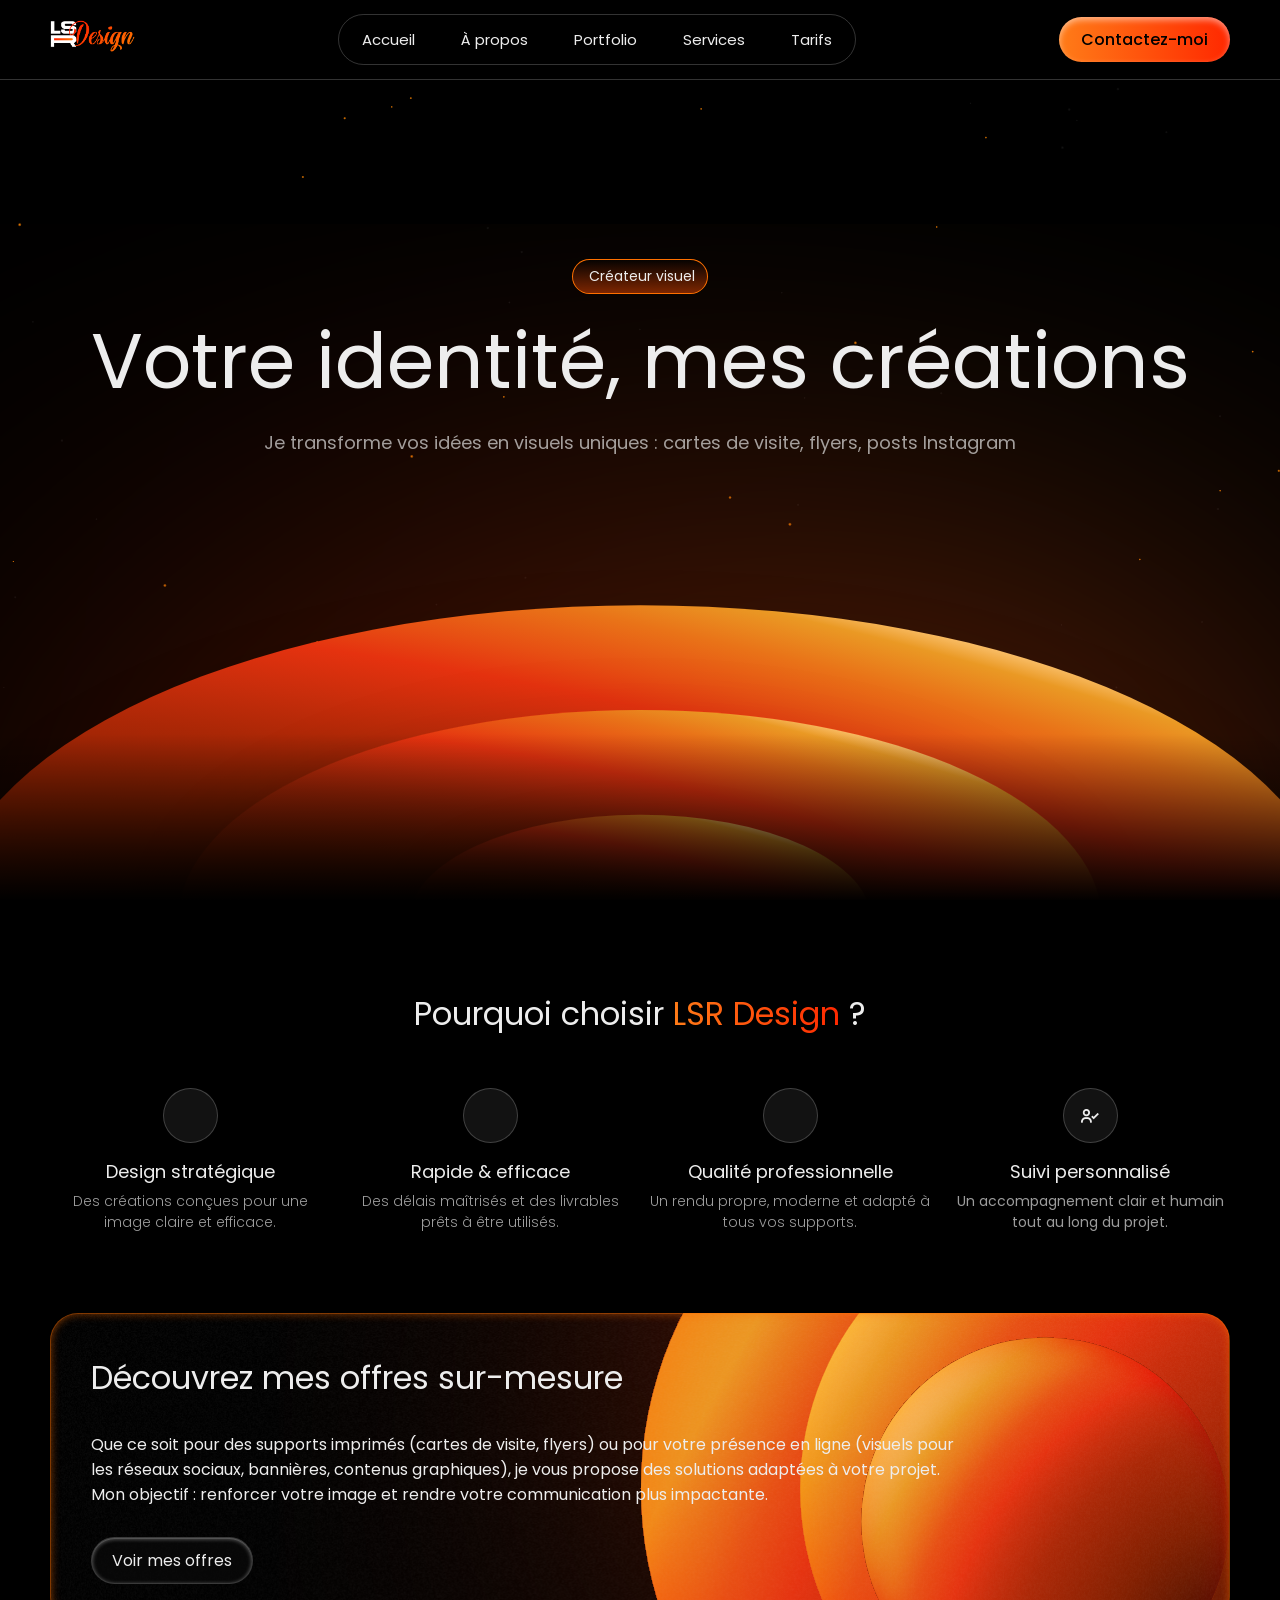
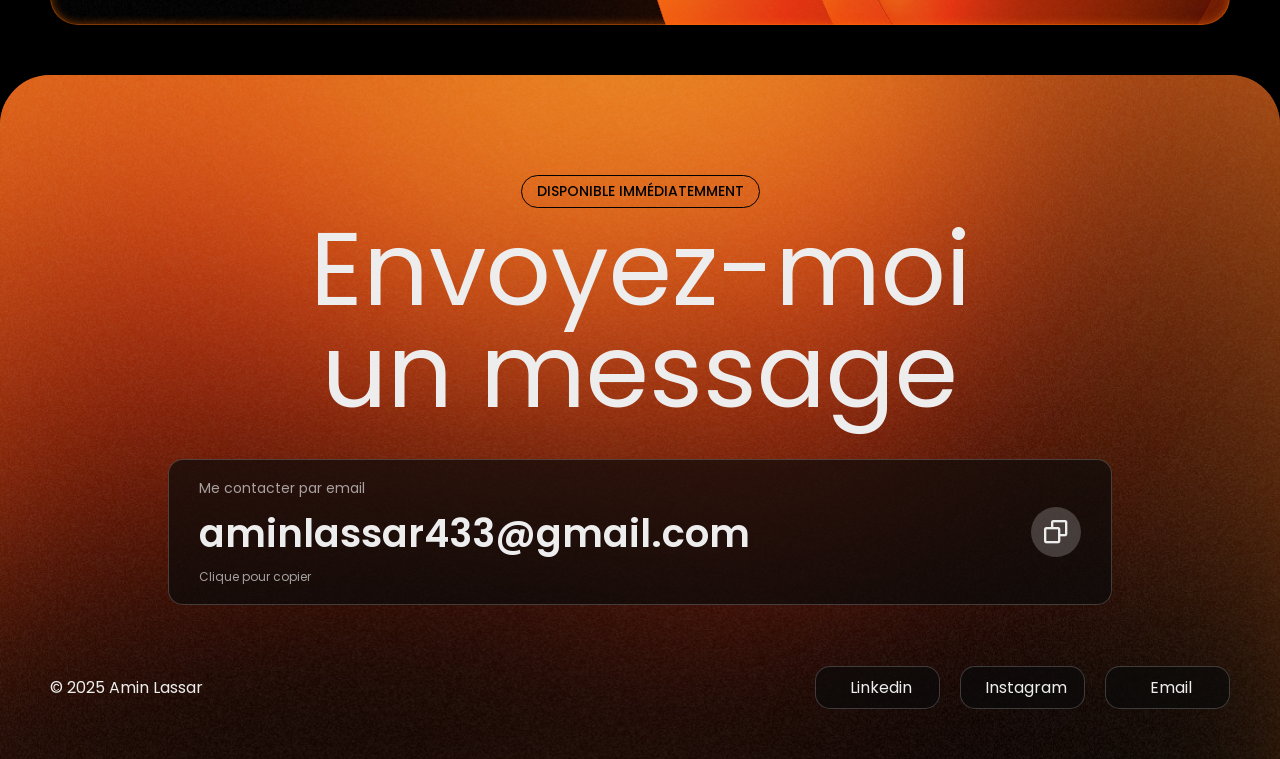
==== index.html @ b44898f9 "remove/ folder pages" ====
<!DOCTYPE html>
<html lang="fr">

<head>
    <meta charset="UTF-8">
    <meta name="viewport" content="width=device-width, initial-scale=1.0">
    <meta name="description" content="">
    <title>LSR Design | Accueil</title>
    <!-- favicon -->
    <link rel="icon" type="image/png" href="/images/favicon.png">
    <!-- style -->
    <link rel="stylesheet" href="../assets/css/utilities.css">
    <link rel="stylesheet" href="../assets/css/style.css">
    <!-- boxicons (icônes) -->
    <link href="https://cdn.boxicons.com/fonts/basic/boxicons.min.css" rel="stylesheet">
    <link href='https://unpkg.com/boxicons@2.1.4/css/boxicons.min.css' rel='stylesheet'>
</head>
</head>

<body>
    <!-- Background particles -->
    <div class="finisher-header"></div>
    <header>
        <nav>
            <div class="navbar-container flex">
                <div class="navbar-logo">
                    <a href="./index.html">
                        <img src="../assets/images/logo.png" alt="LRS design">
                    </a>
                </div>

                <!-- nav links -->
                <ul class="navbar-links flex">
                    <li><a href="./index.html">Accueil</a></li>
                    <li><a href="#">À propos</a></li>
                    <li><a href="#">Portfolio</a></li>
                    <li><a href="#">Services</a></li>
                    <li><a href="#">Tarifs </a></li>
                </ul>

                <!-- Contact -->
                <div class="btn-contact btn-contact-none">
                    <a href="#">Contactez-moi</a>
                </div>
                <!-- Burger button (mobile) -->
                <button class="navbar-burger" id="burgerBtn" aria-label="Ouvrir le menu">
                    <i class='bx bx-menu'></i>
                </button>
            </div>
        </nav>
        <div class="mobile-menu" id="mobileMenu">
            <div class="top-mobile-menu">
                <div class="navbar-logo">
                    <a href="./index.html">
                        <img src="../assets/images/logo.png" alt="LRS design">
                    </a>
                </div>
                <button class="mobile-menu-close rounded-full" id="closeMobileMenu" aria-label="Fermer le menu">
                    <i class='bx bx-x'></i>
                </button>
            </div>
            <div class="line-grey"></div>
            <ul class="mobile-menu-links">
                <li><a href="./index.html"><i class='bx  bx-home'></i> Accueil</a></li>
                <li><a href="#"><i class='bx  bx-user'></i> À propos</a></li>
                <li><a href="#"><i class='bx  bx-briefcase-alt'></i> Portfolio</a></li>
                <li><a href="#"><i class="bx bx-bulb"></i> Services</a></li>
                <li><a href="#"><i class='bx  bx-dollar'></i> Tarifs </a></li>
            </ul>

            <div class="mobile-actions">
                <div class="btn-contact">
                    <a href="#">Contactez-moi</a>
                    <i class='bx  bx-arrow-up-right-stroke'></i>
                </div>
            </div>
        </div>
    </header>
    <main>
        <div class="hero-container content">
            <div class="title-container">
                <div class="mini-title rounded">
                    <i class="bx bx-sparkles-alt"></i>
                    Créateur visuel
                </div>

                <h1>Votre identité, mes créations</h1>

                <p>
                    Je transforme vos idées en visuels uniques : cartes de visite,
                    flyers, posts Instagram
                </p>
            </div>
        </div>

        <div class="all-content">
            <div class="why-container">
                <h2>Pourquoi choisir <span class="gradient-text">LSR Design</span> ?</h2>
                <div class="why-cards-container">
                    <div class="why-card">
                        <div class="icon-why border-hover rounded">
                            <i class='bx bx-target'></i>
                        </div>
                        <div class="why-text">
                            <h3>Design stratégique</h3>
                            <p class="fw">
                                Des créations conçues pour une image claire et efficace.
                            </p>
                        </div>
                    </div>

                    <div class="why-card">
                        <div class="icon-why border-hover rounded">
                            <i class='bx bx-thunder'></i>
                        </div>
                        <div class="why-text">
                            <h3>Rapide & efficace</h3>
                            <p class="fw">
                                Des délais maîtrisés et des livrables prêts
                                à être utilisés.
                            </p>
                        </div>
                    </div>

                    <div class="why-card">
                        <div class="icon-why border-hover rounded">
                            <i class='bx bx-diamond-alt'></i>
                        </div>
                        <div class="why-text">
                            <h3>Qualité professionnelle</h3>
                            <p class="fw">
                                Un rendu propre, moderne et adapté
                                à tous vos supports.
                            </p>
                        </div>
                    </div>

                    <div class="why-card">
                        <div class="icon-why border-hover rounded">
                            <i class='bx bx-user-check'></i>
                        </div>
                        <div class="why-text">
                            <h3>Suivi personnalisé</h3>
                            <p>
                                Un accompagnement clair et humain
                                tout au long du projet.
                            </p>
                        </div>
                    </div>

                </div>
            </div>

            <!-- <div class="client-satisfait-container">
    
            </div> -->
            <div class="offre-container">
                <h3>Découvrez mes offres sur-mesure</h3>
                <p>Que ce soit pour des supports imprimés (cartes de visite, flyers) ou pour votre présence en ligne
                    (visuels pour les réseaux sociaux, bannières, contenus graphiques), je vous propose des solutions
                    adaptées à votre projet. Mon objectif : renforcer votre image et rendre votre communication plus
                    impactante.</p>
                <div class="btn">
                    <a href="./tarifs.html">Voir mes offres</a>
                </div>
            </div>
            <!-- <div class="faq-container">
    
            </div>
            <div class="temoignage-container"></div> -->
        </div>
    </main>

    <footer>
        <div class="footer-container" id="contact">
            <div class="available rounded">
                <p>Disponible immédiatemment</p>
            </div>
            <h1 class="title-font">Envoyez-moi<br>un message</h1>
            <!-- card email a copier -->

            <div class="contact-card-wrapper border-hover" id="contactCard">
                <div class="contact-card-info">
                    <p class="contact-card-title">Me contacter par email</p>
                    <p class="contact-card-email" id="contactEmail">aminlassar433@gmail.com</p>
                    <p class="contact-card-hint" id="contactHint">Clique pour copier</p>
                </div>

                <button class="contact-card-copy-btn rounded" id="contactCopyButton">
                    <i id="contactIconCopy" class='bx bx-copy'></i>
                    <i id="contactIconCheck" class='bx bx-check contact-card-icon-check'></i>
                </button>

            </div>

            <div class="copyright-container">
                <div class="copyright color-grey">
                    <p>© 2025 Amin Lassar</p>
                    <div class="social-media">
                        <a href="https://www.linkedin.com/in/amin-lassar-2700a9367/"><i
                                class='bxl  bx-linkedin'></i>Linkedin</a>
                        <a href="https://www.instagram.com/lsrdesign_pro/"><i class='bxl  bx-github'></i>Instagram</a>
                        <a href="mailto:aminlassar433@gmail.com"><i class='bxl  bx-gmail'></i>Email</a>
                    </div>
                </div>
            </div>
        </div>
    </footer>

    <!-- JS -->
    <script src="../assets/js/script.js"></script>
    <script src="../assets/js/finisher-header.es5.min.js"></script>
    <script src="../assets/js/particles.js"></script>
</body>

</html>
---- assets/css/utilities.css ----
@import url("https://fonts.googleapis.com/css2?family=Poppins:ital,wght@0,100;0,200;0,300;0,400;0,500;0,600;0,700;0,800;0,900;1,100;1,200;1,300;1,400;1,500;1,600;1,700;1,800;1,900&display=swap");

* {
  margin: 0;
  padding: 0;
  box-sizing: border-box;
  transition: all 0.2s ease;
}

/* DARK / LIGHT MODE VARIABLES */
:root {
  --color-bg: #000000;
  --color-bg-clear: #0a0a0ab5;
  --color-text: #ededed;
  --color-text-secondary: #edededa8;
  --color-surface: #121212;
  --color-border: rgba(255, 255, 255, 0.2);
  --color-accent: #ff7000;
  --color-accent-dark: #ff2800;
  --color-accent-clear: #ff6f0081;
  --color-accent-dark-clear: #ff260084;
  --moon: rgb(19, 19, 19);
  --gradient: linear-gradient(90deg, #ff7c18 0%, #ff2800 100%);
  --clear-gradient: linear-gradient(0deg, #ff4d0077 0%, transparent 100%);
  --box-shadow: inset 0 0px 0px 0px rgba(255, 255, 255, 0.14),
    inset 0px 1px 0px 0px rgba(255, 255, 255, 0.11),
    inset 0px 1px 4px 0px rgba(255, 255, 255, 0.4),
    inset 0px 2px 0px 0px rgba(0, 0, 0, 0.25);
  --clear-box-shadow: inset 0 3px 6px rgba(255, 255, 255, 0.5),
    0 -1px 3px rgba(0, 0, 0, 0.3);
}

/************* GENERAL *************/

html {
  scroll-behavior: smooth;
  scrollbar-color: #ff51008a #ff51000d;
}

body {
  background-color: var(--color-bg);
  color: var(--color-text);
  font-family: "Poppins", serif;
}

::selection {
  background: #e63d10;
  color: var(--color-text);
}

.all-content {
  display: flex;
  flex-direction: column;
  gap: 80px;
  padding: 50px;
}

h1 {
  font-weight: 400;
}

h2,
h3,
h4,
h5,
h6 {
  font-weight: 400;
}

a {
  text-decoration: none;
  color: inherit;
}

ul li {
  list-style: none;
}

.fw {
  font-weight: 300;
}
/* buttons */

button {
  border: none;
  background-color: transparent;
}

/* buttons end */

/* general */

.rounded {
  border-radius: 9999px;
}

.border {
  border: 1px solid var(--color-border);
}

.box-shadow {
  box-shadow: var(--color-border) 0px 0px 12px 0px,
    var(--color-border) 0px 0px 0px 1px;
}

.flex {
  display: flex;
  align-items: center;
}

.gradient-text {
  background: var(--gradient);
  background-clip: border-box;
  background-clip: border-box;
  -webkit-background-clip: text;
  -webkit-text-fill-color: transparent;
}

.border-hover {
  border: 1px solid var(--color-border);
}

.border-hover:hover {
  border: 1px solid var(--color-accent-clear);
}
/* general */

.finisher-header {
  position: fixed;
  inset: 0;
  width: 100vw;
  height: 100vh;
  pointer-events: none;
  overflow: hidden;
}

#finisher-canvas {
  background-color: transparent !important;
}

/* navbar */

#burgerBtn {
  display: none;
}

header {
  z-index: 9999;
  position: relative;
}

.navbar-logo img {
  width: 100%;
}

.navbar-logo {
  width: 85px;
}

.navbar-container {
  background-color: var(--color-bg);
  justify-content: space-between;
  padding: 0 50px;
  height: 80px;
  border-bottom: 1px solid var(--color-border);
}

.btn-contact {
  cursor: pointer;
  display: flex;
  justify-content: space-between;
  align-items: center;
  padding: 10px 22px;
  background: var(--gradient);
  font-weight: 500;
  color: var(--color-bg);
  border-radius: 9999px;
  box-shadow: var(--clear-box-shadow);
}

.btn-contact:hover {
  transform: scale(1.04);
}

.btn-contact i {
  font-size: 20px;
}

.btn-contact:hover i {
  transform: rotate(45deg);
}

.navbar-links {
  border: 1px solid var(--color-border);
  border-radius: 9999px;
  font-size: 15px;
}

.navbar-links li {
  padding: 12px 22px;
}

.navbar-links li {
  border-radius: 9999px;
  cursor: pointer;
  cursor: pointer;
  border: 1px solid transparent;
}

.navbar-links li:hover {
  background: var(--color-surface);
  box-shadow: var(--box-shadow);
  transform: scale(1.06);
  border: 1px solid var(--color-border);
}

/* responsive navbar */

#burgerBtn,
.mobile-menu {
  display: none;
}

#burgerBtn,
#closeMobileMenu {
  color: var(--color-text);
  font-size: 26px;
  cursor: pointer;
}

.mobile-menu {
  position: fixed;
  inset: 0;
  background-color: var(--color-bg);
  color: var(--color-text);
  display: flex;
  flex-direction: column;
  padding: 35px;
  transform: translateX(100%);
  opacity: 0;
  pointer-events: none;
}

.mobile-menu.active {
  transform: translateX(0);
  opacity: 1;
  pointer-events: auto;
}

.top-mobile-menu {
  display: flex;
  justify-content: space-between;
  align-items: center;
}

.line-grey {
  height: 1px;
  background-color: rgba(244, 244, 244, 0.15);
  width: 100%;
  border-radius: 10px;
  margin-top: 16px;
}

.mobile-actions {
  margin-top: auto;
  display: flex;
  flex-direction: column;
  gap: 15px;
}

.mobile-menu-links {
  margin-top: 60px;
  display: flex;
  flex-direction: column;
  gap: 32px;
  font-size: 20px;
}

.mobile-menu-links li a {
  display: flex;
  gap: 16px;
  align-items: center;
}

/* footer */

.footer-container {
  background-image: url(../images/footer.svg);
  background-repeat: no-repeat;
  background-size: cover;
  background-position: bottom;
  display: flex;
  justify-content: center;
  align-items: center;
  text-align: center;
  position: relative;
  border-radius: 50px 50px 0 0;
  width: 100%;
  padding: 50px;
  flex-direction: column;
  gap: 10px;
}

.footer-container h1 {
  font-size: 8vw;
  text-align: center;
  line-height: 1;
}

.footer-container h1:hover {
  letter-spacing: 4px;
}

.available {
  display: flex;
  justify-content: center;
  align-items: center;
  border: 1px solid var(--color-bg);
  color: var(--color-bg);
  padding: 5px 15px;
  text-transform: uppercase;
  font-size: 14px;
  font-weight: 500;
  width: fit-content;
  margin-top: 50px;
}

.contact-card-wrapper {
  width: 80%;
  padding: 18px 30px;
  border-radius: 15px;
  background: var(--color-bg-clear);
  display: flex;
  justify-content: space-between;
  align-items: center;
  cursor: pointer;
  text-align: start;
  margin-top: 26px;
}

.contact-card-wrapper:hover {
  transform: scale(1.02);
}

.contact-card-wrapper:active {
  transform: scale(0.985);
}

.contact-card-info {
  flex: 1;
}

.contact-card-title {
  font-size: 14px;
  color: var(--color-text-secondary);
  margin: 0 0 6px 0;
}

.contact-card-email {
  font-size: 3vw;
  font-weight: 600;
  color: var(--color-text);
  word-break: break-all;
}

.contact-card-hint {
  margin-top: 6px;
  font-size: 12px;
  color: var(--color-text-secondary);
}

/* Button */
.contact-card-copy-btn {
  border: none;
  padding: 8px;
  width: 50px;
  height: 50px;
  font-size: 28px;
  display: grid;
  place-items: center;
  cursor: pointer;
  color: var(--color-text);
  background-color: var(--color-border);
}

.contact-card-wrapper:hover .contact-card-copy-btn {
  background: var(--gradient);
  color: var(--color-bg);
  transform: translateY(-2px);
}

.contact-card-copy-btn:active {
  transform: translateY(0);
}

/* Icons */
.contact-card-icon-check {
  display: none;
}

/* Pulse animation */
.contact-card-pulse {
  animation: cardPulse 0.6s ease;
}

#contactIconCheck {
  display: none;
}

@keyframes cardPulse {
  0% {
    transform: scale(0.9);
    opacity: 0.7;
  }

  60% {
    transform: scale(1.15);
    opacity: 1;
  }

  100% {
    transform: scale(1);
    opacity: 1;
  }
}

.social-media {
  display: flex;
  align-items: center;
  justify-content: center;
  gap: 20px;
}

.social-media a {
  display: flex;
  align-items: center;
  justify-content: center;
  gap: 6px;
  background-color: var(--color-bg-clear);
  border: 1px solid var(--color-border);
  padding: 8px 15px;
  width: 125px;
  border-radius: 15px;
}

.social-media a:hover {
  border: 1px solid var(--color-text);
  transform: translateY(-8%);
}

.copyright {
  display: flex;
  justify-content: space-between;
  align-items: center;
  margin-top: 51px;
}

.copyright-container {
  display: flex;
  flex-direction: column;
  width: 100%;
  gap: 16px;
  margin-top: auto;
}

/* responsive */
@media screen and (max-width: 900px) {
  #burgerBtn {
    display: flex;
  }

  .navbar-links {
    display: none;
  }

  .btn-contact-none {
    display: none;
  }

  .navbar-container {
    padding: 0 20px;
  }

  .navbar-logo {
    width: 70px;
  }

  .navbar-container {
    height: 60px;
  }

  .navbar-logo a {
    display: flex;
    align-items: end;
  }

  .hero-container {
    height: calc(100dvh - 60px);
  }
}

@media screen and (max-width: 750px) {
  .all-content {
    padding: 30px;
    gap: 50px;
  }

  .copyright {
    flex-direction: column;
    gap: 15px;
  }

  .copyright {
    flex-direction: column;
    gap: 15px;
  }

  .social-media {
    gap: 15px;
    flex-direction: column;
    width: 100%;
  }

  .social-media a {
    width: 100%;
  }

  .contact-card-wrapper {
    width: 100%;
    margin-top: 12px;
  }

  .footer-container {
    padding: 30px;
  }

  .footer-container h1 {
    font-size: 10vw;
    line-height: 1.2;
  }

  .contact-card-email {
    font-size: 16px;
  }

  .contact-card-wrapper {
    padding: 18px;
  }

  .contact-card-copy-btn {
    width: 40px;
    height: 40px;
    font-size: 20px;
  }

  .footer-container h1 {
    font-size: 36px;
  }
}
---- assets/css/style.css ----
/* LANDING START */
/* HERO CONTAINER */

.hero-container {
  background-image: url(../images/background.svg);
  background-repeat: no-repeat;
  background-size: cover;
  background-position: bottom;
  height: calc(100dvh - 80px);
  display: flex;
  justify-content: center;
  align-items: center;
  text-align: center;
  position: relative;
}

.title-container {
  position: absolute;
  top: 22%;
  display: flex;
  flex-direction: column;
  justify-content: center;
  align-items: center;
  gap: 10px;
  padding: 0 30px;
}

.title-container h1 {
  font-size: 6vw;
}

.title-container p {
  font-size: 18px;
  color: var(--color-text-secondary);
}

.mini-title {
  box-shadow: 0 0 0 1px var(--color-accent);
  background: var(--clear-gradient);
  padding: 6px 12px;
  width: fit-content;
  font-size: 14px;
}

/* pourquoi lsr */

.why-container {
  text-align: center;
  padding-top: 40px;
}

.why-container h2 {
  font-size: 32px;
}

.icon-why {
  width: 64px;
  height: 64px;
  display: flex;
  justify-content: center;
  align-items: center;
  font-size: 26px;
  background-color: var(--color-surface);
  border: 1px solid var(--color-border);
}

.why-card:hover .icon-why,
.why-card:hover h3 {
  color: var(--color-accent);
}

.why-card:hover .icon-why {
  border: 1px solid var(--color-accent-clear);
  box-shadow: 0 0px 8px 0px var(--color-accent-clear);
}

.why-cards-container {
  display: flex;
  align-items: start;
  justify-content: space-evenly;
  padding-top: 50px;
  gap: 55px;
}

.why-card {
  display: flex;
  flex-direction: column;
  align-items: center;
  gap: 15px;
  max-width: 350px;
}

.why-text h3 {
  font-size: 20px;
}

.why-text p {
  padding-top: 6px;
  color: var(--color-text-secondary);
  font-size: 16px;
  max-width: 350px;
}

/* offre */

.offre-container {
  background-color: var(--color-bg);
  background-image: url("../images/back-offre.svg");
  background-repeat: no-repeat;
  background-size: cover;
  background-position: center;

  display: flex;
  justify-content: center;
  align-items: start;
  flex-direction: column;
  z-index: 9999;

  padding: 40px;
  gap: 30px;
  border-radius: 28px;
  border: 1px solid var(--color-accent-clear);
  box-shadow: inset 0 0px 8px 0px var(--color-accent-clear);
}

.offre-container h3 {
  font-size: 32px;
}

.offre-container p {
  width: 80%;
}

.btn {
  cursor: pointer;
  background-color: var(--color-bg-clear);
  padding: 10px 20px;
  border-radius: 9999px;
  box-shadow: var(--box-shadow);
  border: 1px solid var(--color-border);
}

.btn:hover {
  transform: scale(1.06);
}

/* À PROPOS */

/* LANDING END */

/* PORTFOLIO */

/* SERVICES */

/* TARIFS */

/* CONTACT */

/* RESPONSIVE */
@media screen and (max-width: 1315px) {
  .why-cards-container {
    gap: 20px;
  }
  .why-text h3 {
    font-size: 18px;
  }

  .why-text p {
    font-size: 14px;
  }

  .icon-why {
    width: 55px;
    height: 55px;
    font-size: 22px;
  }
}

@media screen and (max-width: 1150px) {
  .why-cards-container {
    flex-wrap: wrap;
  }

  .why-cards-container {
    gap: 50px;
  }

  .why-card {
    max-width: inherit;
    width: calc(50% - 25px);
  }
}

@media screen and (max-width: 900px) {
  .title-container h1 {
    font-size: 26px;
  }

  .title-container p {
    font-size: 16px;
  }

  .title-container {
    gap: 18px;
  }
}
@media screen and (max-width: 900px) {
  .offre-container h3 {
    font-size: 20px;
  }

  .offre-container p {
    width: 100%;
    font-size: 14px;
  }

  .offre-container .btn {
    width: 100%;
    text-align: center;
  }
  .offre-container {
    padding: 25px;
  }
}

@media screen and (max-width: 550px) {
  .why-cards-container {
    flex-direction: column;
    gap: 20px;
    padding-top: 35px;
  }

  .why-card {
    width: 100% !important;
  }

  .title-container h1 {
    font-size: 26px;
  }
  .why-container h2 {
    font-size: 22px;
  }
}
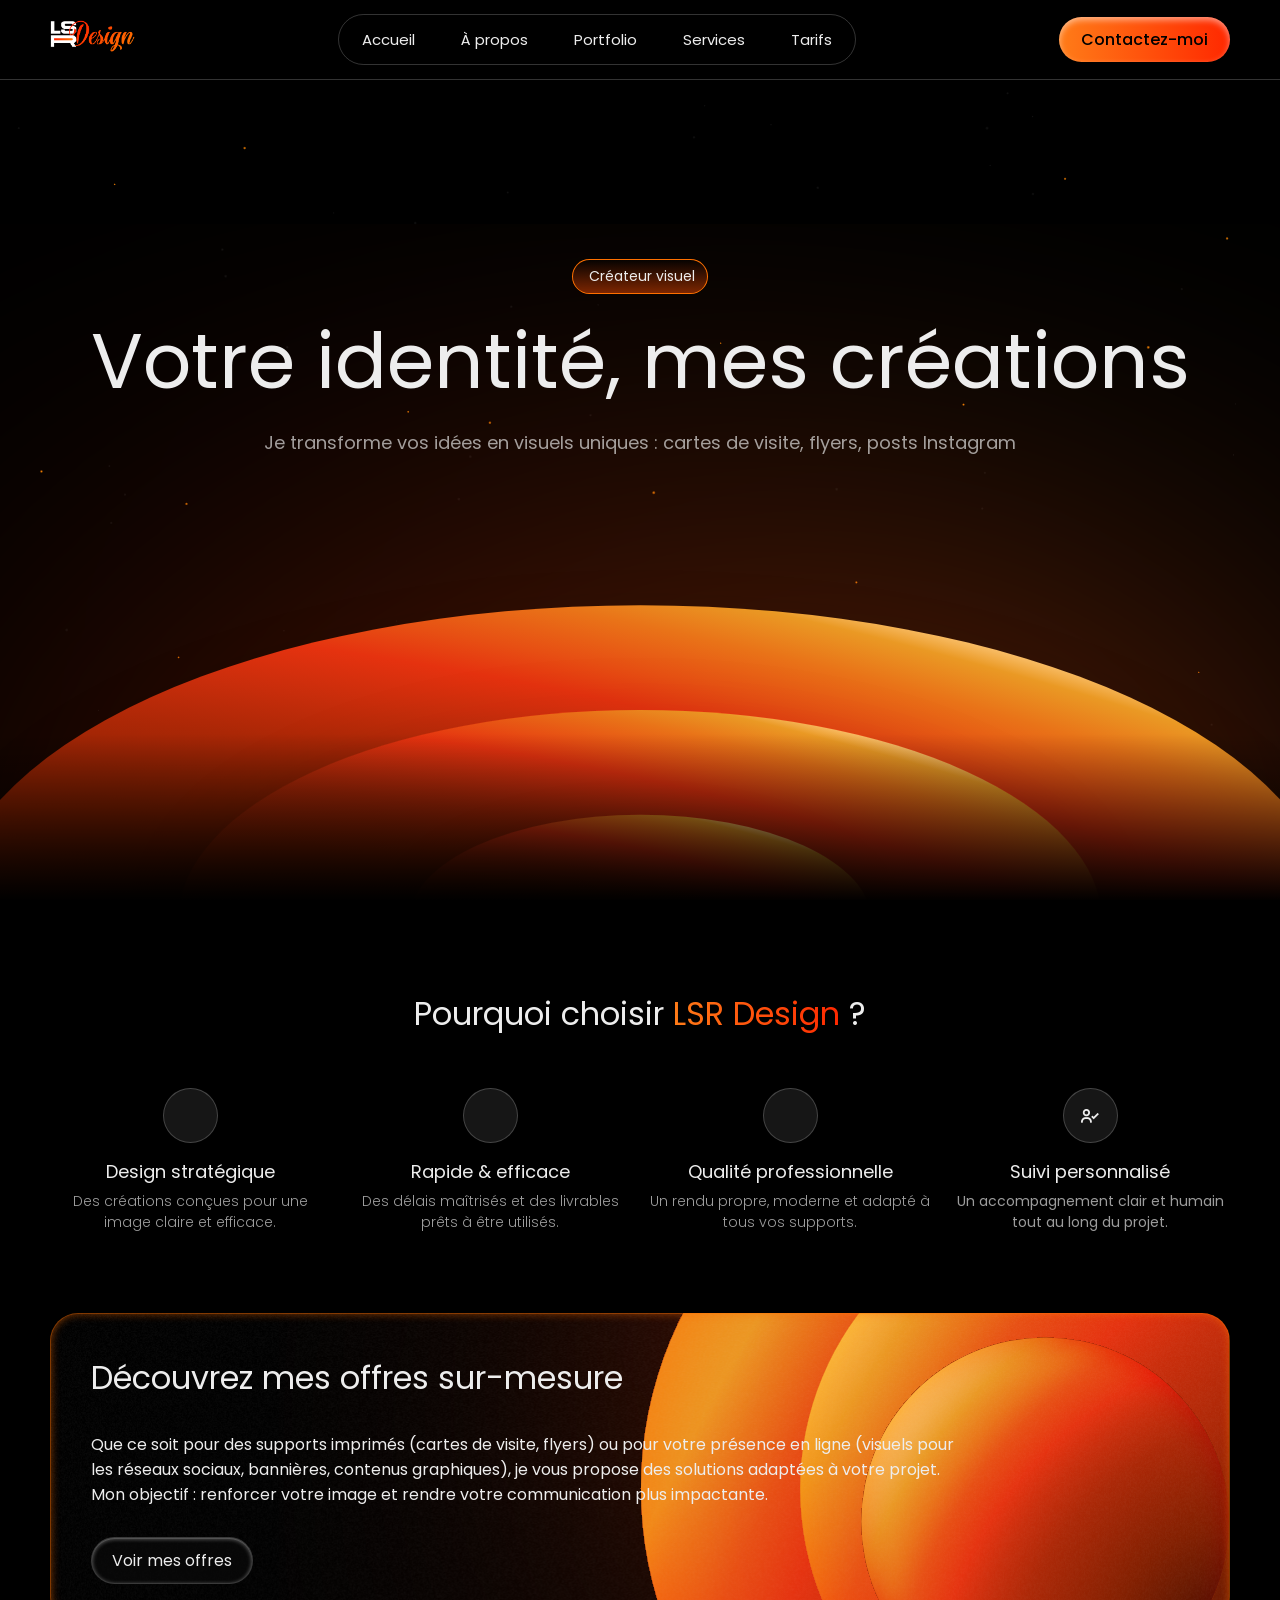
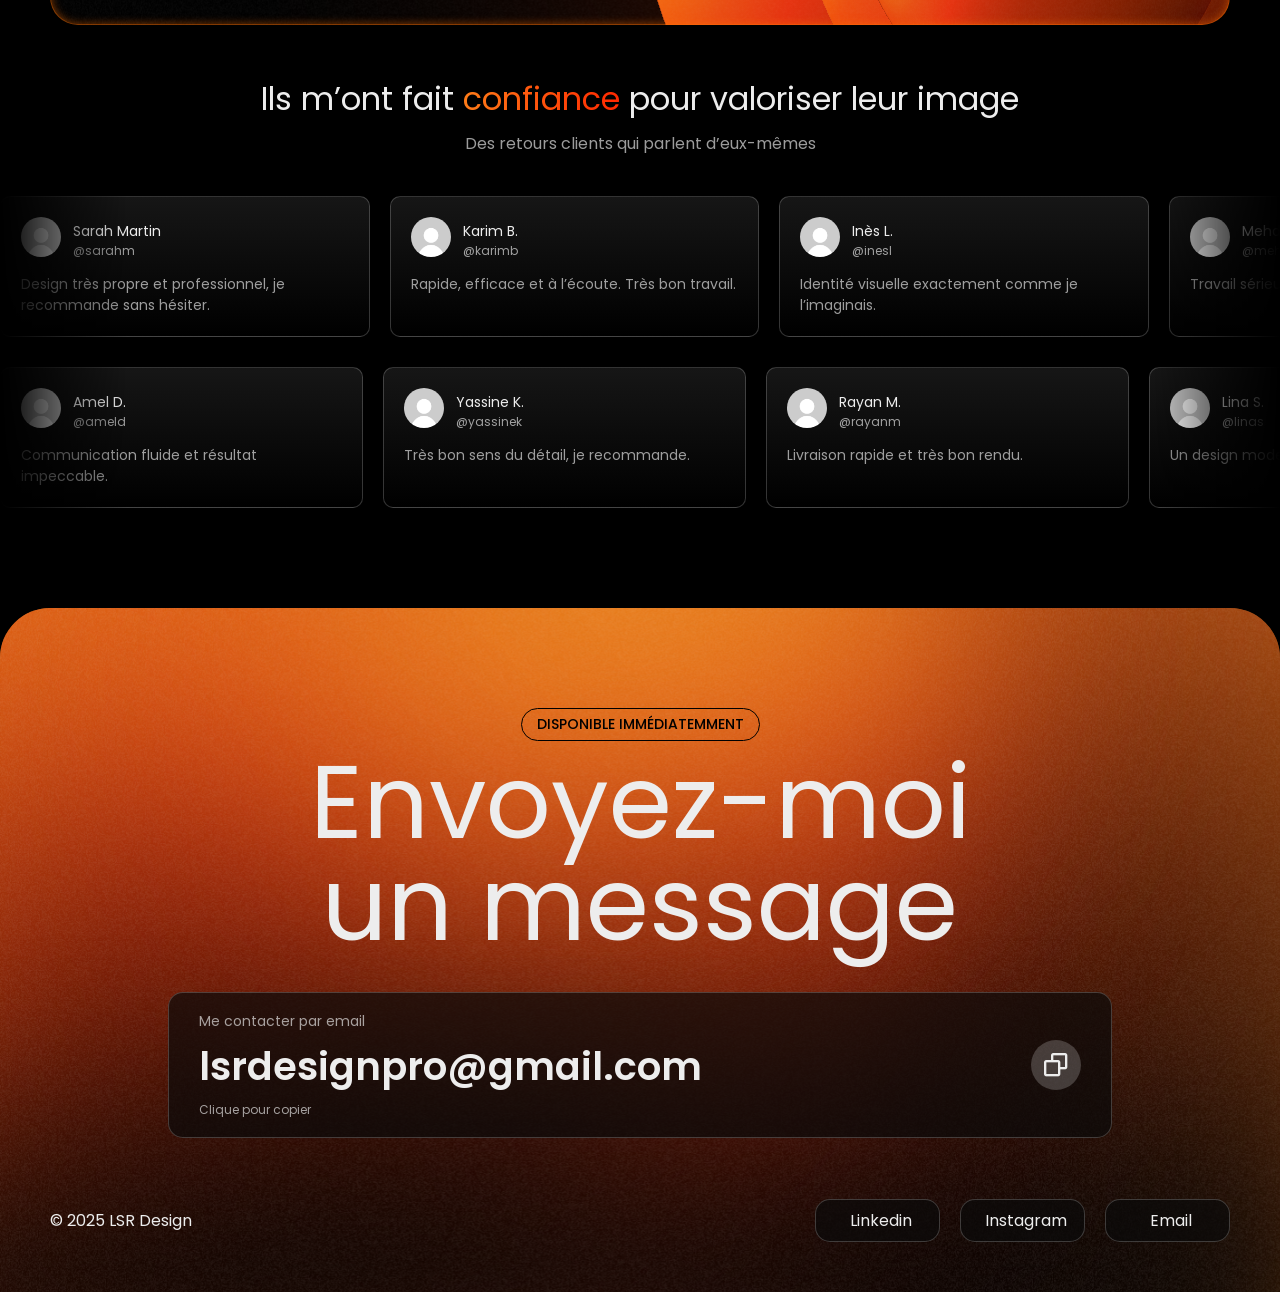
==== commit 1d173cf5: "add/ testimony" ====
--- a/index.html
+++ b/index.html
@@ -95,7 +95,7 @@
 
         <div class="all-content">
             <div class="why-container">
-                <h2>Pourquoi choisir <span class="gradient-text">LSR Design</span> ?</h2>
+                <h2 class="title-secondary">Pourquoi choisir <span class="gradient-text">LSR Design</span> ?</h2>
                 <div class="why-cards-container">
                     <div class="why-card">
                         <div class="icon-why border-hover rounded">
@@ -154,8 +154,9 @@
             <!-- <div class="client-satisfait-container">
     
             </div> -->
+
             <div class="offre-container">
-                <h3>Découvrez mes offres sur-mesure</h3>
+                <h2 class="title-secondary">Découvrez mes offres sur-mesure</h2>
                 <p>Que ce soit pour des supports imprimés (cartes de visite, flyers) ou pour votre présence en ligne
                     (visuels pour les réseaux sociaux, bannières, contenus graphiques), je vous propose des solutions
                     adaptées à votre projet. Mon objectif : renforcer votre image et rendre votre communication plus
@@ -164,10 +165,272 @@
                     <a href="./tarifs.html">Voir mes offres</a>
                 </div>
             </div>
-            <!-- <div class="faq-container">
-    
-            </div>
-            <div class="temoignage-container"></div> -->
+        </div>
+        <section class="temoignage-section">
+            <div class="temoignage-header">
+                <h2 class="title-secondary">Ils m’ont fait <span class="gradient-text">confiance</span> pour
+                    valoriser leur image</h2>
+                <p>Des retours clients qui parlent d’eux-mêmes</p>
+            </div>
+            <div class="temoignage-container">
+                <div class="temoignage-box temoignage-box1">
+                    <div class="temoignage-track">
+
+                        <div class="temoignage-card border-hover">
+                            <div class="profile-temoignage">
+                                <div class="profile-pic">
+                                    <img src="./assets/images/profile-pic.jpg" class="rounded" alt="Photo de profil">
+                                </div>
+                                <div class="profile-name">
+                                    <h4>Sarah Martin</h4>
+                                    <p>@sarahm</p>
+                                </div>
+                            </div>
+                            <div class="temoignage-text">
+                                <p>Design très propre et professionnel, je recommande sans hésiter.</p>
+                            </div>
+                        </div>
+
+                        <div class="temoignage-card border-hover">
+                            <div class="profile-temoignage">
+                                <div class="profile-pic">
+                                    <img src="./assets/images/profile-pic.jpg" class="rounded" alt="">
+                                </div>
+                                <div class="profile-name">
+                                    <h4>Karim B.</h4>
+                                    <p>@karimb</p>
+                                </div>
+                            </div>
+                            <div class="temoignage-text">
+                                <p>Rapide, efficace et à l’écoute. Très bon travail.</p>
+                            </div>
+                        </div>
+
+                        <div class="temoignage-card border-hover">
+                            <div class="profile-temoignage">
+                                <div class="profile-pic">
+                                    <img src="./assets/images/profile-pic.jpg" class="rounded" alt="">
+                                </div>
+                                <div class="profile-name">
+                                    <h4>Inès L.</h4>
+                                    <p>@inesl</p>
+                                </div>
+                            </div>
+                            <div class="temoignage-text">
+                                <p>Identité visuelle exactement comme je l’imaginais.</p>
+                            </div>
+                        </div>
+
+                        <div class="temoignage-card border-hover">
+                            <div class="profile-temoignage">
+                                <div class="profile-pic">
+                                    <img src="./assets/images/profile-pic.jpg" class="rounded" alt="">
+                                </div>
+                                <div class="profile-name">
+                                    <h4>Mehdi A.</h4>
+                                    <p>@mehdia</p>
+                                </div>
+                            </div>
+                            <div class="temoignage-text">
+                                <p>Travail sérieux et rendu moderne. Top.</p>
+                            </div>
+                        </div>
+
+                        <div class="temoignage-card border-hover">
+                            <div class="profile-temoignage">
+                                <div class="profile-pic">
+                                    <img src="./assets/images/profile-pic.jpg" class="rounded" alt="">
+                                </div>
+                                <div class="profile-name">
+                                    <h4>Sarah Martin</h4>
+                                    <p>@sarahm</p>
+                                </div>
+                            </div>
+                            <div class="temoignage-text">
+                                <p>Design très propre et professionnel, je recommande sans hésiter.</p>
+                            </div>
+                        </div>
+
+                        <div class="temoignage-card border-hover">
+                            <div class="profile-temoignage">
+                                <div class="profile-pic">
+                                    <img src="./assets/images/profile-pic.jpg" class="rounded" alt="">
+                                </div>
+                                <div class="profile-name">
+                                    <h4>Karim B.</h4>
+                                    <p>@karimb</p>
+                                </div>
+                            </div>
+                            <div class="temoignage-text">
+                                <p>Rapide, efficace et à l’écoute. Très bon travail.</p>
+                            </div>
+                        </div>
+
+                        <div class="temoignage-card border-hover">
+                            <div class="profile-temoignage">
+                                <div class="profile-pic">
+                                    <img src="./assets/images/profile-pic.jpg" class="rounded" alt="">
+                                </div>
+                                <div class="profile-name">
+                                    <h4>Inès L.</h4>
+                                    <p>@inesl</p>
+                                </div>
+                            </div>
+                            <div class="temoignage-text">
+                                <p>Identité visuelle exactement comme je l’imaginais.</p>
+                            </div>
+                        </div>
+
+                        <div class="temoignage-card border-hover">
+                            <div class="profile-temoignage">
+                                <div class="profile-pic">
+                                    <img src="./assets/images/profile-pic.jpg" class="rounded" alt="">
+                                </div>
+                                <div class="profile-name">
+                                    <h4>Mehdi A.</h4>
+                                    <p>@mehdia</p>
+                                </div>
+                            </div>
+                            <div class="temoignage-text">
+                                <p>Travail sérieux et rendu moderne. Top.</p>
+                            </div>
+                        </div>
+
+                    </div>
+                </div>
+
+                <div class="temoignage-box temoignage-box2">
+                    <div class="temoignage-track">
+
+                        <div class="temoignage-card border-hover">
+                            <div class="profile-temoignage">
+                                <div class="profile-pic">
+                                    <img src="./assets/images/profile-pic.jpg" class="rounded" alt="">
+                                </div>
+                                <div class="profile-name">
+                                    <h4>Amel D.</h4>
+                                    <p>@ameld</p>
+                                </div>
+                            </div>
+                            <div class="temoignage-text">
+                                <p>Communication fluide et résultat impeccable.</p>
+                            </div>
+                        </div>
+
+                        <div class="temoignage-card border-hover">
+                            <div class="profile-temoignage">
+                                <div class="profile-pic">
+                                    <img src="./assets/images/profile-pic.jpg" class="rounded" alt="">
+                                </div>
+                                <div class="profile-name">
+                                    <h4>Yassine K.</h4>
+                                    <p>@yassinek</p>
+                                </div>
+                            </div>
+                            <div class="temoignage-text">
+                                <p>Très bon sens du détail, je recommande.</p>
+                            </div>
+                        </div>
+
+                        <div class="temoignage-card border-hover">
+                            <div class="profile-temoignage">
+                                <div class="profile-pic">
+                                    <img src="./assets/images/profile-pic.jpg" class="rounded" alt="">
+                                </div>
+                                <div class="profile-name">
+                                    <h4>Rayan M.</h4>
+                                    <p>@rayanm</p>
+                                </div>
+                            </div>
+                            <div class="temoignage-text">
+                                <p>Livraison rapide et très bon rendu.</p>
+                            </div>
+                        </div>
+
+                        <div class="temoignage-card border-hover">
+                            <div class="profile-temoignage">
+                                <div class="profile-pic">
+                                    <img src="./assets/images/profile-pic.jpg" class="rounded" alt="">
+                                </div>
+                                <div class="profile-name">
+                                    <h4>Lina S.</h4>
+                                    <p>@linas</p>
+                                </div>
+                            </div>
+                            <div class="temoignage-text">
+                                <p>Un design moderne qui fait la différence.</p>
+                            </div>
+                        </div>
+                        <!-- DUPLICATION -->
+                        <div class="temoignage-card border-hover">
+                            <div class="profile-temoignage">
+                                <div class="profile-pic">
+                                    <img src="./assets/images/profile-pic.jpg" class="rounded" alt="">
+                                </div>
+                                <div class="profile-name">
+                                    <h4>Nora B.</h4>
+                                    <p>@norab</p>
+                                </div>
+                            </div>
+                            <div class="temoignage-text">
+                                <p>Très bon accompagnement du début à la fin, travail sérieux.</p>
+                            </div>
+                        </div>
+
+                        <div class="temoignage-card border-hover">
+                            <div class="profile-temoignage">
+                                <div class="profile-pic">
+                                    <img src="./assets/images/profile-pic.jpg" class="rounded" alt="">
+                                </div>
+                                <div class="profile-name">
+                                    <h4>Lucas P.</h4>
+                                    <p>@lucasp</p>
+                                </div>
+                            </div>
+                            <div class="temoignage-text">
+                                <p>Un rendu moderne et efficace, exactement ce que je voulais.</p>
+                            </div>
+                        </div>
+
+                        <div class="temoignage-card border-hover">
+                            <div class="profile-temoignage">
+                                <div class="profile-pic">
+                                    <img src="./assets/images/profile-pic.jpg" class="rounded" alt="">
+                                </div>
+                                <div class="profile-name">
+                                    <h4>Samira O.</h4>
+                                    <p>@samirao</p>
+                                </div>
+                            </div>
+                            <div class="temoignage-text">
+                                <p>Créatif, rapide et très à l’écoute. Je recommande sans hésiter.</p>
+                            </div>
+                        </div>
+
+                        <div class="temoignage-card border-hover">
+                            <div class="profile-temoignage">
+                                <div class="profile-pic">
+                                    <img src="./assets/images/profile-pic.jpg" class="rounded" alt="">
+                                </div>
+                                <div class="profile-name">
+                                    <h4>Hugo L.</h4>
+                                    <p>@hugol</p>
+                                </div>
+                            </div>
+                            <div class="temoignage-text">
+                                <p>Un vrai plus pour mon image de marque, très satisfait.</p>
+                            </div>
+                        </div>
+                    </div>
+                </div>
+
+            </div>
+        </section>
+
+        <div class="all-content">
+            <div class="faq-container">
+
+            </div>
         </div>
     </main>
 
@@ -182,7 +445,7 @@
             <div class="contact-card-wrapper border-hover" id="contactCard">
                 <div class="contact-card-info">
                     <p class="contact-card-title">Me contacter par email</p>
-                    <p class="contact-card-email" id="contactEmail">aminlassar433@gmail.com</p>
+                    <p class="contact-card-email" id="contactEmail">lsrdesignpro@gmail.com</p>
                     <p class="contact-card-hint" id="contactHint">Clique pour copier</p>
                 </div>
 
@@ -195,7 +458,7 @@
 
             <div class="copyright-container">
                 <div class="copyright color-grey">
-                    <p>© 2025 Amin Lassar</p>
+                    <p>© 2025 LSR Design</p>
                     <div class="social-media">
                         <a href="https://www.linkedin.com/in/amin-lassar-2700a9367/"><i
                                 class='bxl  bx-linkedin'></i>Linkedin</a>
--- a/assets/css/utilities.css
+++ b/assets/css/utilities.css
@@ -13,7 +13,7 @@
   --color-bg-clear: #0a0a0ab5;
   --color-text: #ededed;
   --color-text-secondary: #edededa8;
-  --color-surface: #121212;
+  --color-surface: #161616;
   --color-border: rgba(255, 255, 255, 0.2);
   --color-accent: #ff7000;
   --color-accent-dark: #ff2800;
@@ -43,8 +43,20 @@
   font-family: "Poppins", serif;
 }
 
+main {
+  margin-top: 80px;
+}
+
+header {
+  z-index: 9999;
+  position: absolute;
+  position: fixed;
+  width: 100%;
+  top: 0;
+}
+
 ::selection {
-  background: #e63d10;
+  background: #e6541075;
   color: var(--color-text);
 }
 
@@ -79,6 +91,7 @@
 .fw {
   font-weight: 300;
 }
+
 /* buttons */
 
 button {
@@ -123,6 +136,11 @@
 .border-hover:hover {
   border: 1px solid var(--color-accent-clear);
 }
+
+.title-secondary {
+  font-size: 32px;
+}
+
 /* general */
 
 .finisher-header {
@@ -144,11 +162,6 @@
   display: none;
 }
 
-header {
-  z-index: 9999;
-  position: relative;
-}
-
 .navbar-logo img {
   width: 100%;
 }
@@ -235,7 +248,7 @@
   color: var(--color-text);
   display: flex;
   flex-direction: column;
-  padding: 35px;
+  padding: 20px;
   transform: translateX(100%);
   opacity: 0;
   pointer-events: none;
@@ -501,10 +514,12 @@
 
 @media screen and (max-width: 750px) {
   .all-content {
-    padding: 30px;
+    padding: 20px;
     gap: 50px;
   }
-
+  .title-secondary {
+    font-size: 22px;
+  }
   .copyright {
     flex-direction: column;
     gap: 15px;
--- a/assets/css/style.css
+++ b/assets/css/style.css
@@ -49,10 +49,6 @@
   padding-top: 40px;
 }
 
-.why-container h2 {
-  font-size: 32px;
-}
-
 .icon-why {
   width: 64px;
   height: 64px;
@@ -66,7 +62,15 @@
 
 .why-card:hover .icon-why,
 .why-card:hover h3 {
-  color: var(--color-accent);
+  background: var(--gradient);
+  background-clip: border-box;
+  background-clip: border-box;
+  -webkit-background-clip: text;
+  -webkit-text-fill-color: transparent;
+}
+
+.why-card:hover .why-text p {
+  color: var(--color-text);
 }
 
 .why-card:hover .icon-why {
@@ -114,17 +118,13 @@
   justify-content: center;
   align-items: start;
   flex-direction: column;
-  z-index: 9999;
+  z-index: 9998;
 
   padding: 40px;
   gap: 30px;
   border-radius: 28px;
   border: 1px solid var(--color-accent-clear);
   box-shadow: inset 0 0px 8px 0px var(--color-accent-clear);
-}
-
-.offre-container h3 {
-  font-size: 32px;
 }
 
 .offre-container p {
@@ -144,6 +144,132 @@
   transform: scale(1.06);
 }
 
+/* temoignage */
+
+.temoignage-header {
+  text-align: center;
+  padding: 0 20px;
+}
+
+.temoignage-header p {
+  color: var(--color-text-secondary);
+  padding-top: 8px;
+  font-weight: 400;
+}
+
+.temoignage-container {
+  position: relative;
+  overflow: hidden;
+
+  -webkit-mask-image: linear-gradient(
+    to right,
+    transparent,
+    var(--color-bg) 10%,
+    var(--color-bg) 90%,
+    transparent
+  );
+
+  mask-image: linear-gradient(
+    to right,
+    transparent,
+    var(--color-bg) 10%,
+    var(--color-bg) 90%,
+    transparent
+  );
+  display: flex;
+  flex-direction: column;
+  gap: 30px;
+  overflow: hidden;
+  padding-top: 40px;
+}
+
+.temoignage-card {
+  cursor: pointer;
+  background: linear-gradient(
+    0deg,
+    var(--color-bg) 0%,
+    var(--color-surface) 100%
+  );
+  display: flex;
+  flex-direction: column;
+  max-width: 400px;
+  width: 100%;
+  border-radius: 10px;
+  padding: 20px;
+  gap: 10px;
+}
+
+.profile-temoignage {
+  display: flex;
+  align-items: center;
+  gap: 12px;
+}
+
+.profile-name h4 {
+  font-size: 14px;
+}
+
+.profile-name p {
+  font-size: 12px;
+  color: var(--color-text-secondary);
+}
+
+.temoignage-text {
+  font-size: 14px;
+  color: var(--color-text-secondary);
+}
+
+.profile-pic img {
+  width: 100%;
+}
+
+.profile-pic {
+  width: 40px;
+}
+.temoignage-box {
+  overflow: hidden;
+  width: 100%;
+}
+
+.temoignage-track {
+  display: flex;
+  gap: 20px;
+  width: max-content;
+}
+
+/* Animations */
+.temoignage-box1 .temoignage-track {
+  animation: scroll-left 35s linear infinite;
+}
+
+.temoignage-box2 .temoignage-track {
+  animation: scroll-right 45s linear infinite;
+  animation-delay: -10s;
+}
+
+/* Pause */
+.temoignage-box:hover .temoignage-track {
+  animation-play-state: paused;
+}
+
+@keyframes scroll-left {
+  from {
+    transform: translateX(0);
+  }
+  to {
+    transform: translateX(-50%);
+  }
+}
+
+@keyframes scroll-right {
+  from {
+    transform: translateX(-50%);
+  }
+  to {
+    transform: translateX(0);
+  }
+}
+
 /* À PROPOS */
 
 /* LANDING END */
@@ -191,6 +317,42 @@
   }
 }
 
+@media (max-width: 1023px) {
+  .temoignage-card {
+    min-width: 240px;
+  }
+
+  .temoignage-container {
+    gap: 20px;
+  }
+
+  .temoignage-slider {
+    -webkit-mask-image: linear-gradient(
+      to right,
+      transparent,
+      black 2%,
+      black 98%,
+      transparent
+    );
+    mask-image: linear-gradient(
+      to right,
+      transparent,
+      black 2%,
+      black 98%,
+      transparent
+    );
+  }
+
+  .title-font-secondary {
+    line-height: 1.2;
+  }
+
+  .temoignage-header p {
+    font-size: 14px;
+    padding-top: 6px;
+  }
+}
+
 @media screen and (max-width: 900px) {
   .title-container h1 {
     font-size: 26px;
@@ -203,8 +365,6 @@
   .title-container {
     gap: 18px;
   }
-}
-@media screen and (max-width: 900px) {
   .offre-container h3 {
     font-size: 20px;
   }
@@ -220,6 +380,37 @@
   }
   .offre-container {
     padding: 25px;
+  }
+}
+
+@media screen and (max-width: 750px) {
+  .temoignage-section {
+    padding: 20px 0;
+  }
+  .temoignage-card {
+    max-width: 250px;
+    padding: 16px;
+  }
+
+  .temoignage-text {
+    font-size: 12px;
+  }
+
+  .profile-name h4 {
+    font-size: 12px;
+  }
+
+  .profile-name p {
+    font-size: 10px;
+  }
+
+  .profile-pic {
+    width: 30px;
+    height: 30px;
+  }
+
+  .profile-temoignage {
+    gap: 8px;
   }
 }
 
@@ -237,7 +428,7 @@
   .title-container h1 {
     font-size: 26px;
   }
-  .why-container h2 {
+  .title-secondary {
     font-size: 22px;
   }
 }
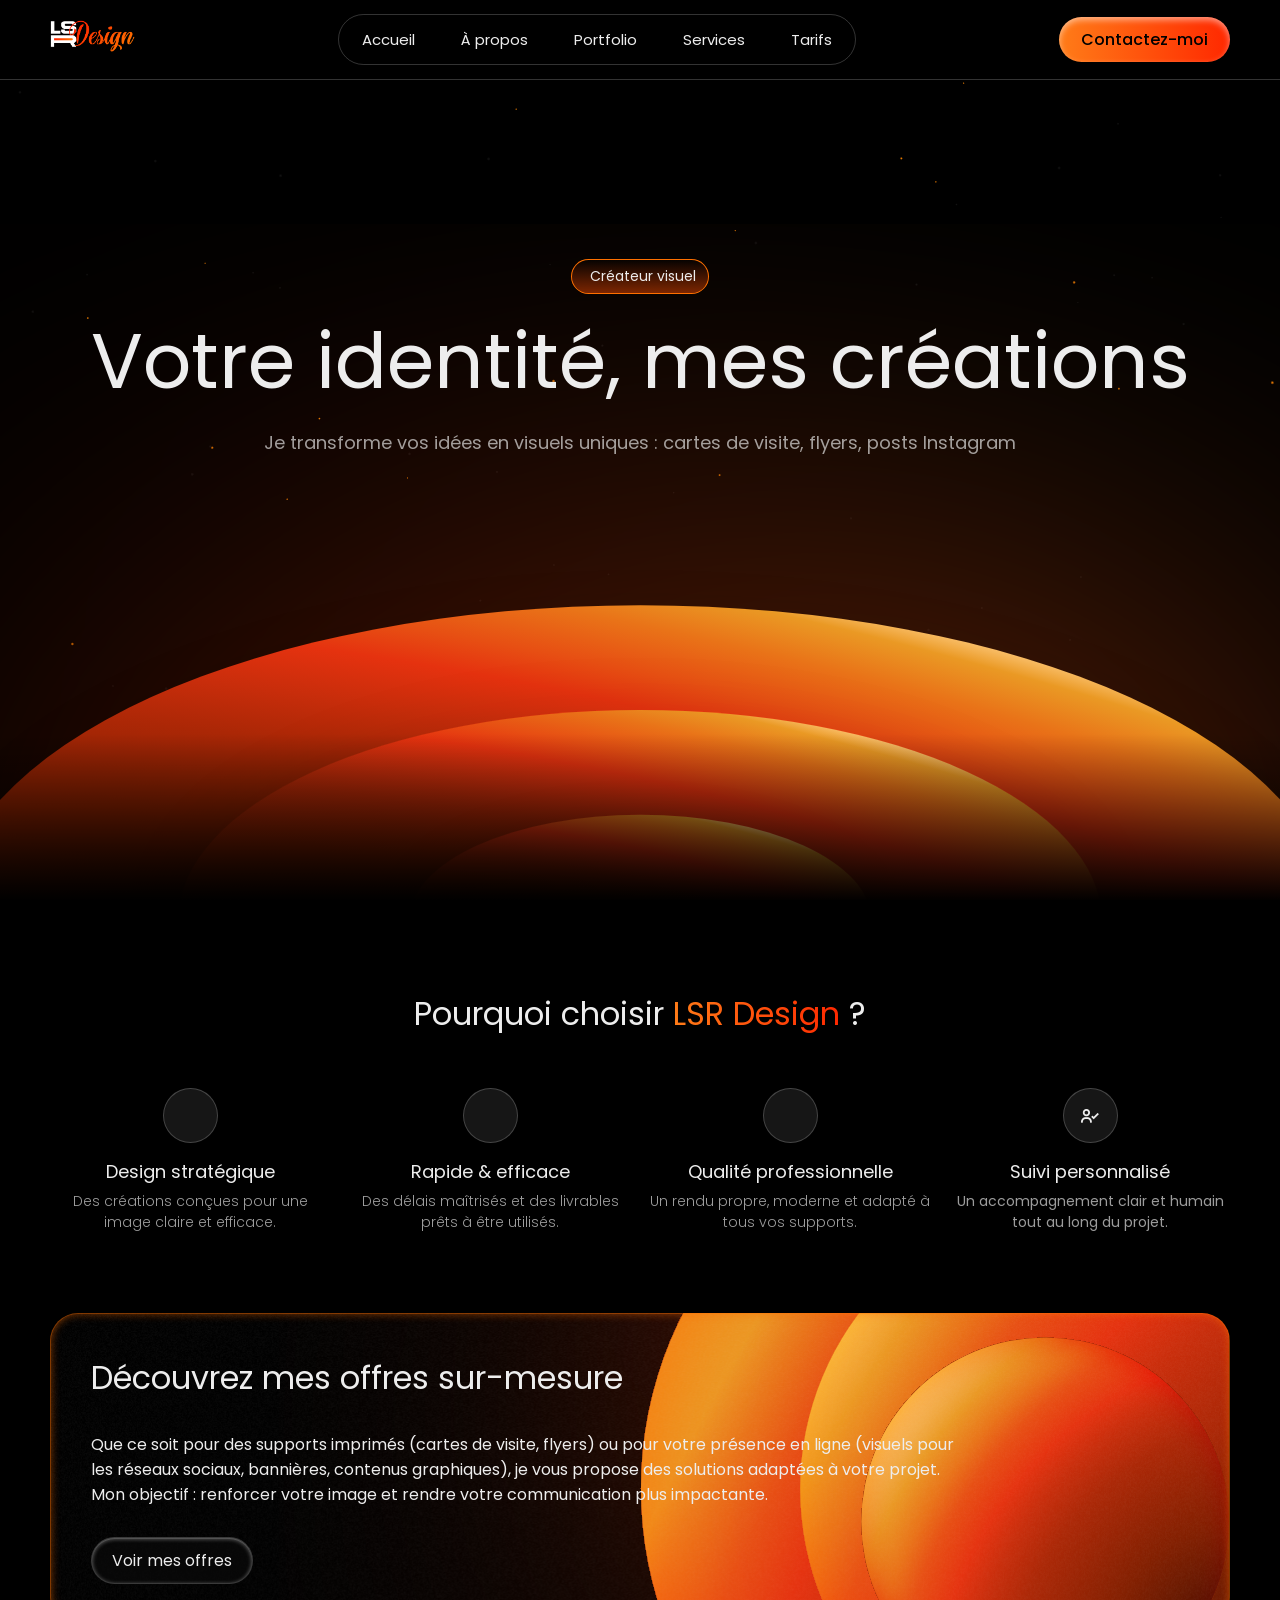
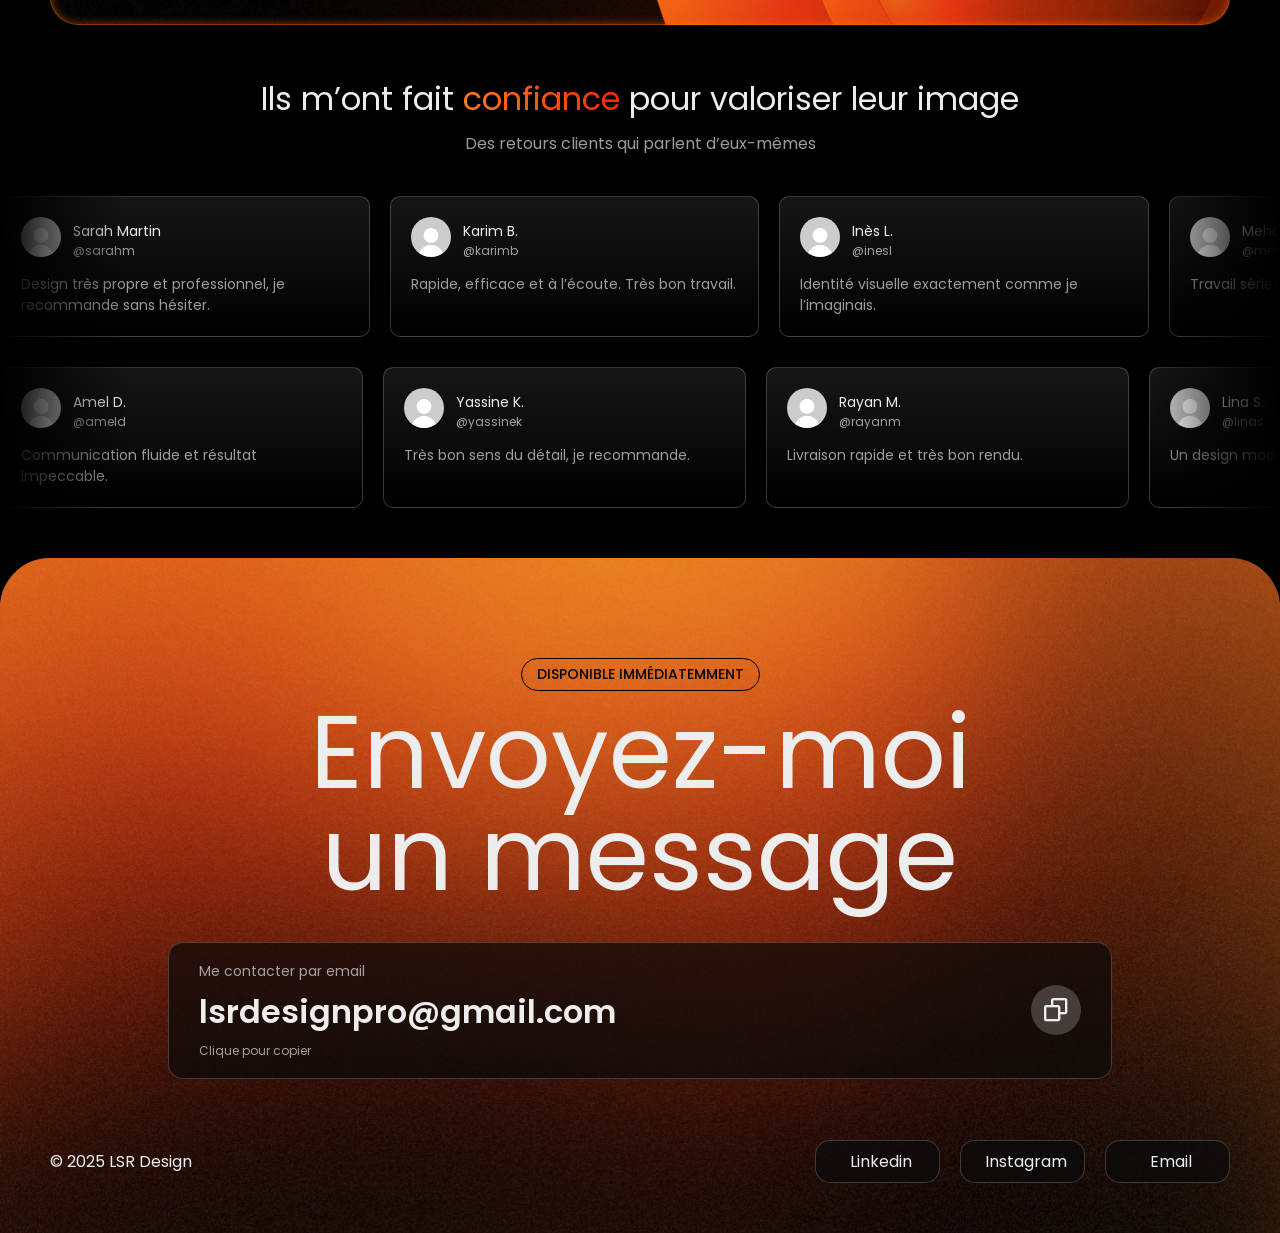
==== commit db64f680: "add: cards" ====
--- a/index.html
+++ b/index.html
@@ -32,16 +32,14 @@
                 <!-- nav links -->
                 <ul class="navbar-links flex">
                     <li><a href="./index.html">Accueil</a></li>
-                    <li><a href="#">À propos</a></li>
-                    <li><a href="#">Portfolio</a></li>
-                    <li><a href="#">Services</a></li>
-                    <li><a href="#">Tarifs </a></li>
+                    <li><a href="./a-propos.html">À propos</a></li>
+                    <li><a href="./portfolio.html">Portfolio</a></li>
+                    <li><a href="./services.html">Services</a></li>
+                    <li><a href="./tarifs.html">Tarifs</a></li>
                 </ul>
 
                 <!-- Contact -->
-                <div class="btn-contact btn-contact-none">
-                    <a href="#">Contactez-moi</a>
-                </div>
+                <a href="#" class="primary-btn primary-btn-none">Contactez-moi</a>
                 <!-- Burger button (mobile) -->
                 <button class="navbar-burger" id="burgerBtn" aria-label="Ouvrir le menu">
                     <i class='bx bx-menu'></i>
@@ -62,14 +60,14 @@
             <div class="line-grey"></div>
             <ul class="mobile-menu-links">
                 <li><a href="./index.html"><i class='bx  bx-home'></i> Accueil</a></li>
-                <li><a href="#"><i class='bx  bx-user'></i> À propos</a></li>
-                <li><a href="#"><i class='bx  bx-briefcase-alt'></i> Portfolio</a></li>
-                <li><a href="#"><i class="bx bx-bulb"></i> Services</a></li>
-                <li><a href="#"><i class='bx  bx-dollar'></i> Tarifs </a></li>
+                <li><a href="./a-propos.html"><i class='bx  bx-user'></i> À propos</a></li>
+                <li><a href="./portfolio.html"><i class='bx  bx-briefcase-alt'></i> Portfolio</a></li>
+                <li><a href="./services.html"><i class="bx bx-bulb"></i> Services</a></li>
+                <li><a href="./tarifs.html"><i class='bx  bx-dollar'></i> Tarifs</a></li>
             </ul>
 
             <div class="mobile-actions">
-                <div class="btn-contact">
+                <div class="primary-btn">
                     <a href="#">Contactez-moi</a>
                     <i class='bx  bx-arrow-up-right-stroke'></i>
                 </div>
@@ -166,7 +164,8 @@
                 </div>
             </div>
         </div>
-        <section class="temoignage-section">
+
+        <div class="temoignage-section">
             <div class="temoignage-header">
                 <h2 class="title-secondary">Ils m’ont fait <span class="gradient-text">confiance</span> pour
                     valoriser leur image</h2>
@@ -423,12 +422,6 @@
                         </div>
                     </div>
                 </div>
-
-            </div>
-        </section>
-
-        <div class="all-content">
-            <div class="faq-container">
 
             </div>
         </div>
--- a/assets/css/utilities.css
+++ b/assets/css/utilities.css
@@ -22,12 +22,13 @@
   --moon: rgb(19, 19, 19);
   --gradient: linear-gradient(90deg, #ff7c18 0%, #ff2800 100%);
   --clear-gradient: linear-gradient(0deg, #ff4d0077 0%, transparent 100%);
-  --box-shadow: inset 0 0px 0px 0px rgba(255, 255, 255, 0.14),
+  --box-shadow:
+    inset 0 0px 0px 0px rgba(255, 255, 255, 0.14),
     inset 0px 1px 0px 0px rgba(255, 255, 255, 0.11),
     inset 0px 1px 4px 0px rgba(255, 255, 255, 0.4),
     inset 0px 2px 0px 0px rgba(0, 0, 0, 0.25);
-  --clear-box-shadow: inset 0 3px 6px rgba(255, 255, 255, 0.5),
-    0 -1px 3px rgba(0, 0, 0, 0.3);
+  --clear-box-shadow:
+    inset 0 3px 6px rgba(255, 255, 255, 0.5), 0 -1px 3px rgba(0, 0, 0, 0.3);
 }
 
 /************* GENERAL *************/
@@ -112,13 +113,24 @@
 }
 
 .box-shadow {
-  box-shadow: var(--color-border) 0px 0px 12px 0px,
+  box-shadow:
+    var(--color-border) 0px 0px 12px 0px,
     var(--color-border) 0px 0px 0px 1px;
 }
 
+.box-shadow:hover {
+  box-shadow:
+    var(--color-accent-clear) 0px 0px 12px 0px,
+    var(--color-accent) 0px 0px 0px 1px;
+}
+
 .flex {
   display: flex;
   align-items: center;
+}
+
+.justify-c {
+  justify-content: center !important;
 }
 
 .gradient-text {
@@ -150,6 +162,7 @@
   height: 100vh;
   pointer-events: none;
   overflow: hidden;
+  z-index: -9999;
 }
 
 #finisher-canvas {
@@ -178,7 +191,7 @@
   border-bottom: 1px solid var(--color-border);
 }
 
-.btn-contact {
+.primary-btn {
   cursor: pointer;
   display: flex;
   justify-content: space-between;
@@ -191,15 +204,15 @@
   box-shadow: var(--clear-box-shadow);
 }
 
-.btn-contact:hover {
-  transform: scale(1.04);
-}
-
-.btn-contact i {
+.primary-btn:hover {
+  transform: translateY(-6%);
+}
+
+.primary-btn i {
   font-size: 20px;
 }
 
-.btn-contact:hover i {
+.primary-btn:hover i {
   transform: rotate(45deg);
 }
 
@@ -209,19 +222,16 @@
   font-size: 15px;
 }
 
-.navbar-links li {
+.navbar-links li a {
+  display: block;
   padding: 12px 22px;
-}
-
-.navbar-links li {
   border-radius: 9999px;
   cursor: pointer;
-  cursor: pointer;
   border: 1px solid transparent;
 }
 
-.navbar-links li:hover {
-  background: var(--color-surface);
+.navbar-links li a:hover {
+  background: var(--color-bg);
   box-shadow: var(--box-shadow);
   transform: scale(1.06);
   border: 1px solid var(--color-border);
@@ -370,7 +380,7 @@
 }
 
 .contact-card-email {
-  font-size: 3vw;
+  font-size: 2.5vw;
   font-weight: 600;
   color: var(--color-text);
   word-break: break-all;
@@ -486,7 +496,7 @@
     display: none;
   }
 
-  .btn-contact-none {
+  .primary-btn-none {
     display: none;
   }
 
--- a/assets/css/style.css
+++ b/assets/css/style.css
@@ -35,6 +35,9 @@
 }
 
 .mini-title {
+  display: flex;
+  align-items: center;
+  gap: 6px;
   box-shadow: 0 0 0 1px var(--color-accent);
   background: var(--clear-gradient);
   padding: 6px 12px;
@@ -151,6 +154,10 @@
   padding: 0 20px;
 }
 
+.temoignage-section {
+  padding-bottom: 50px;
+}
+
 .temoignage-header p {
   color: var(--color-text-secondary);
   padding-top: 8px;
@@ -270,15 +277,101 @@
   }
 }
 
+/* LANDING END */
+
 /* À PROPOS */
 
-/* LANDING END */
-
 /* PORTFOLIO */
 
 /* SERVICES */
 
 /* TARIFS */
+.tarifs-container {
+  display: flex;
+  flex-direction: column;
+  gap: 50px;
+  padding: 50px 0;
+}
+
+.tarifs-cards {
+  display: flex;
+  flex-direction: column;
+  justify-content: center;
+  align-items: center;
+  gap: 20px;
+}
+
+.title-container-tarifs {
+  display: flex;
+  flex-direction: column;
+  text-align: center;
+  justify-content: center;
+  align-items: center;
+  gap: 15px;
+}
+
+.tarifs-cards-box {
+  display: flex;
+  justify-content: center;
+  gap: 38px;
+  flex-wrap: wrap;
+  width: 100%;
+}
+
+.tarifs-card {
+  display: flex;
+  flex-direction: column;
+  background: var(--color-bg);
+  border-radius: 16px;
+  gap: 18px;
+  padding: 20px;
+  max-width: 350px;
+  width: 100%;
+  cursor: pointer;
+}
+
+.tarifs-card:hover {
+  transform: scale(1.02);
+}
+
+.tarif-card-avantages {
+  display: flex;
+  flex-direction: column;
+  gap: 5px;
+  padding: 10px 0 26px 0;
+}
+
+.tarif-card-avantages li {
+  display: flex;
+  align-items: center;
+  gap: 8px;
+  font-size: 16px;
+}
+
+.tarif-card-avantages li i {
+  color: var(--color-accent);
+  font-size: 16px;
+}
+
+.plan {
+  padding: 5px 20px;
+  background: linear-gradient(
+    to bottom,
+    var(--color-surface) 30%,
+    var(--color-bg) 100%
+  );
+  border-radius: 10px;
+  width: fit-content;
+}
+
+.price .new {
+  font-size: 50px;
+  font-weight: bold;
+}
+
+.price .old {
+  color: var(--color-text-secondary);
+}
 
 /* CONTACT */
 
@@ -381,6 +474,10 @@
   .offre-container {
     padding: 25px;
   }
+  .tarifs-card {
+    max-width: inherit;
+    width: calc(50% - 38px);
+  }
 }
 
 @media screen and (max-width: 750px) {
@@ -411,6 +508,38 @@
 
   .profile-temoignage {
     gap: 8px;
+  }
+
+  .tarifs-cards-box {
+    flex-direction: column;
+  }
+  .tarifs-cards {
+    align-items: start;
+    gap: 12px;
+  }
+  .tarifs-card {
+    width: 100%;
+    max-width: inherit;
+    gap: 10px;
+  }
+  .tarifs-container {
+    gap: 28px;
+  }
+  .title-container-tarifs {
+    align-items: start;
+  }
+  .tarifs-container {
+    padding: 30px 0;
+  }
+  .title-txt {
+    text-align: start;
+  }
+  .tarif-card-avantages {
+    padding: 8px 0 16px 0;
+  }
+
+  .price .new {
+    font-size: 40px;
   }
 }
 
